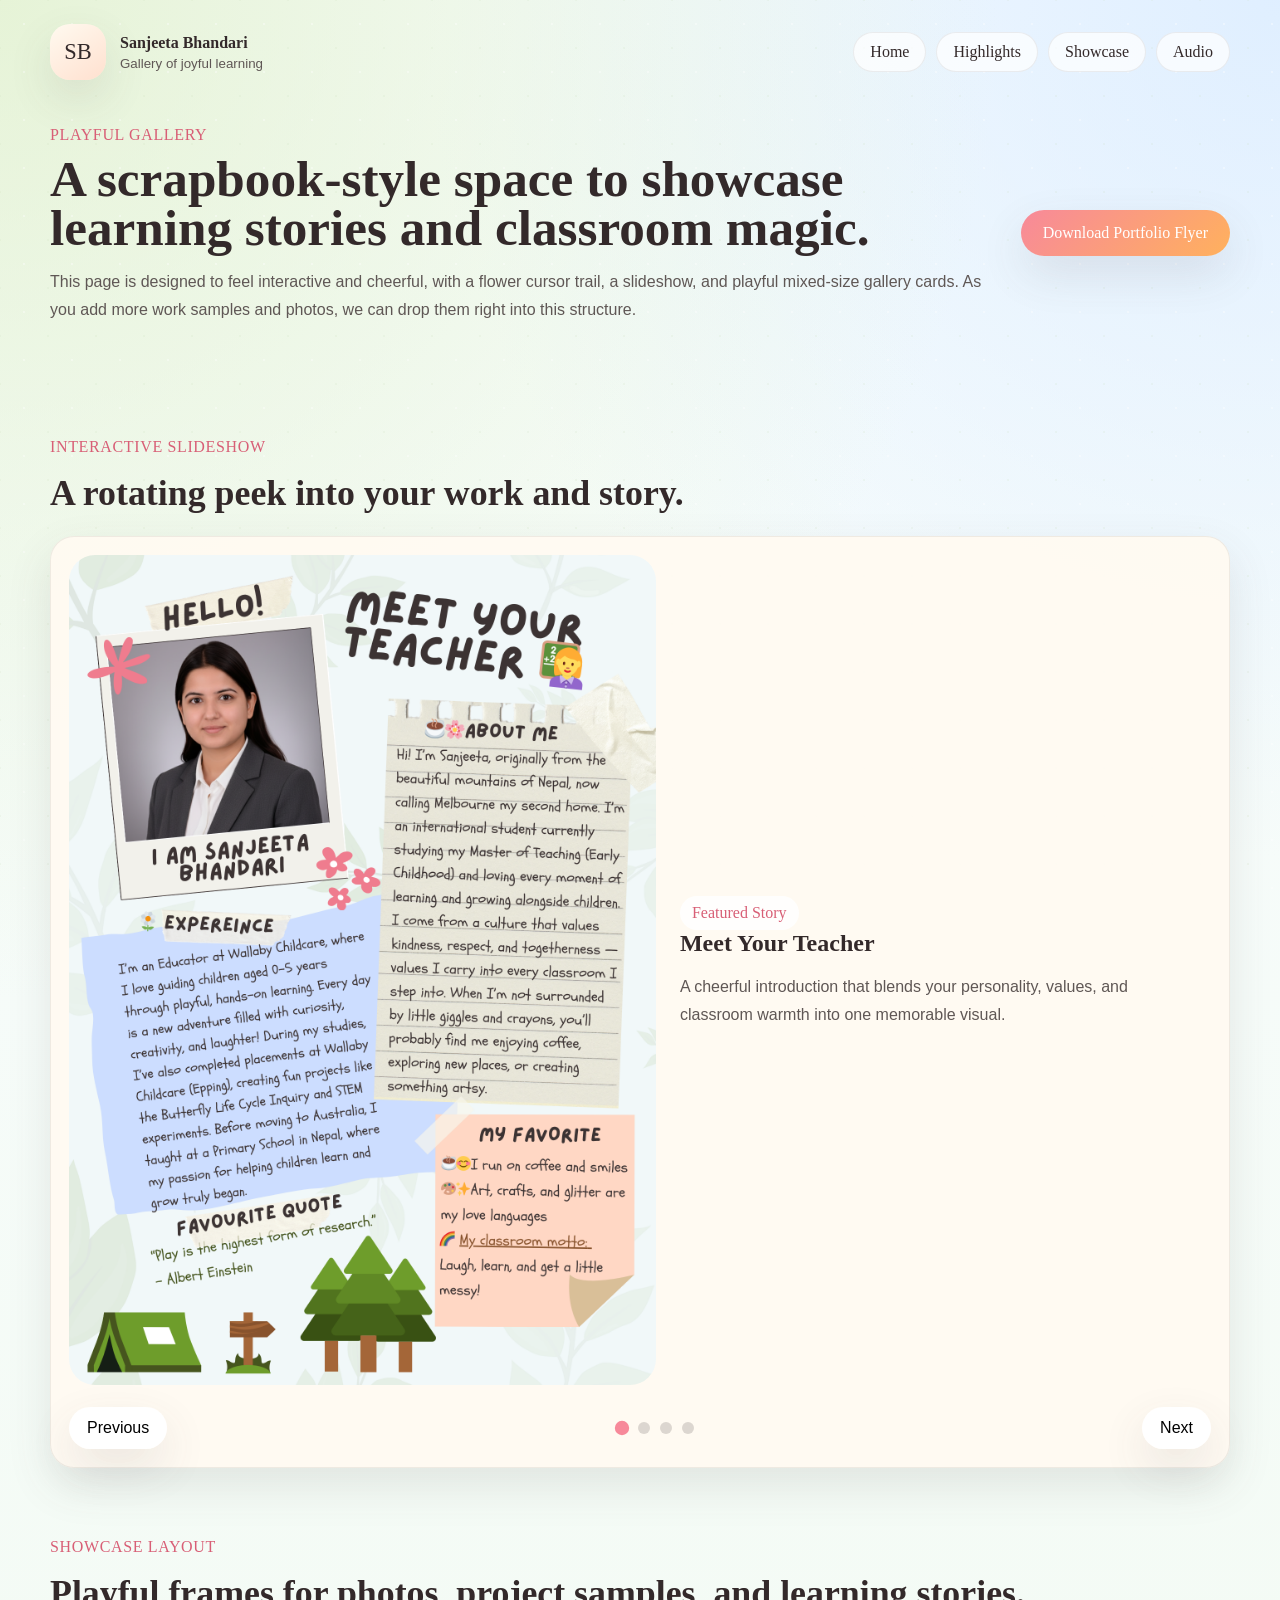
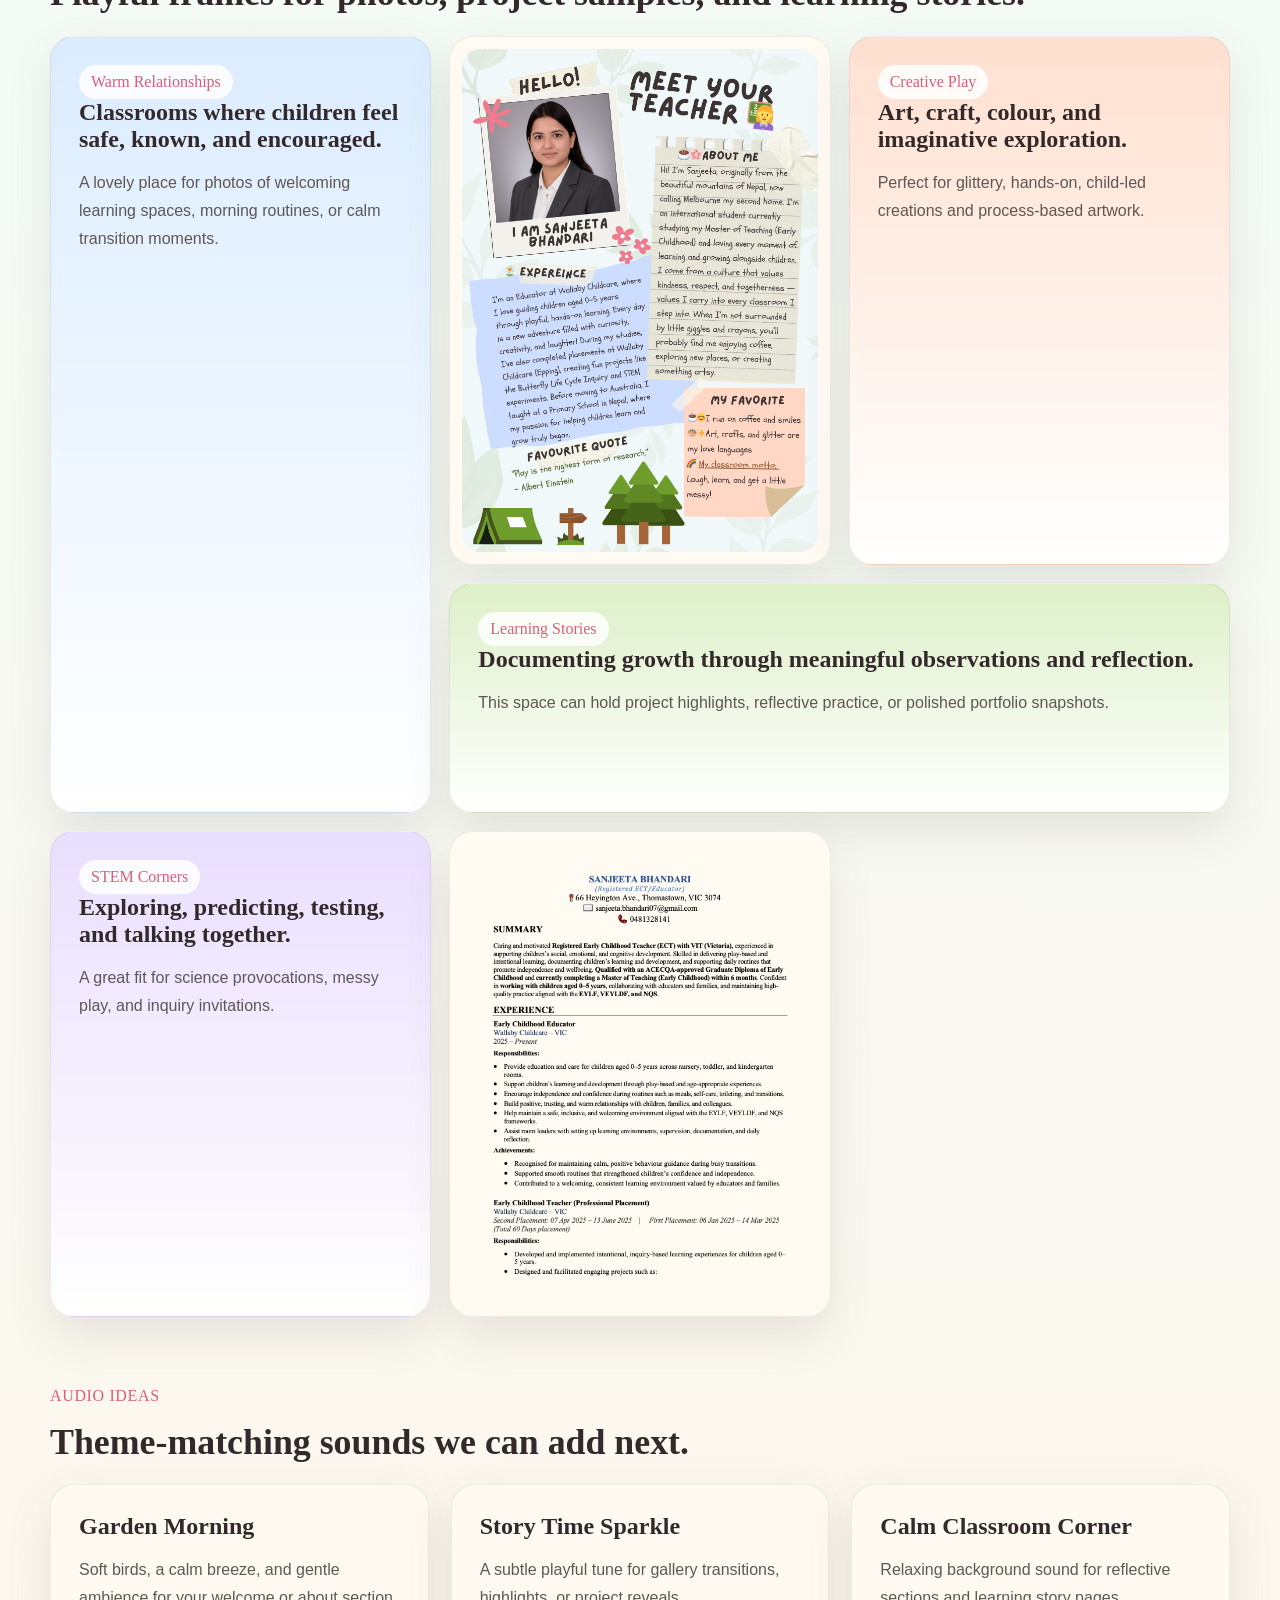
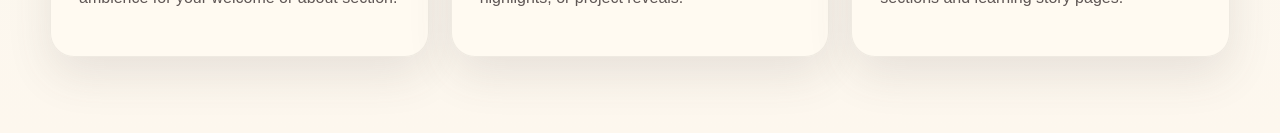
==== gallery.html @ 14c11c66 "feat: add initial static website" ====
<!DOCTYPE html>
<html lang="en">
  <head>
    <meta charset="UTF-8" />
    <meta name="viewport" content="width=device-width, initial-scale=1.0" />
    <title>Sanjeeta Bhandari | Playful Gallery</title>
    <meta
      name="description"
      content="Interactive gallery page for Sanjeeta Bhandari featuring playful classroom-inspired layouts and showcase sections."
    />
    <link rel="stylesheet" href="styles.css" />
  </head>
  <body class="gallery-page">
    <div class="cursor-flower" aria-hidden="true"></div>
    <div class="page-shell">
      <header class="site-header">
        <a class="brand" href="index.html">
          <span class="brand-mark">SB</span>
          <span class="brand-copy">
            <strong>Sanjeeta Bhandari</strong>
            <small>Gallery of joyful learning</small>
          </span>
        </a>
        <nav class="main-nav" aria-label="Main navigation">
          <a href="index.html">Home</a>
          <a href="#slider">Highlights</a>
          <a href="#layouts">Showcase</a>
          <a href="#future-audio">Audio</a>
        </nav>
      </header>

      <main>
        <section class="gallery-hero">
          <div>
            <p class="eyebrow">Playful Gallery</p>
            <h1>A scrapbook-style space to showcase learning stories and classroom magic.</h1>
            <p class="hero-text">
              This page is designed to feel interactive and cheerful, with a
              flower cursor trail, a slideshow, and playful mixed-size gallery
              cards. As you add more work samples and photos, we can drop them
              right into this structure.
            </p>
          </div>
          <a class="button button-primary" href="assets/downloads/Sanjeeta-Bhandari-Portfolio-Flyer.png" download>
            Download Portfolio Flyer
          </a>
        </section>

        <section class="slider-section" id="slider">
          <div class="section-heading">
            <p class="section-kicker">Interactive Slideshow</p>
            <h2>A rotating peek into your work and story.</h2>
          </div>

          <div class="slider" data-slider>
            <div class="slides">
              <article class="slide is-active">
                <div class="slide-image-frame">
                  <img
                    src="assets/images/flyer-preview.png"
                    alt="Sanjeeta Bhandari meet your teacher flyer"
                  />
                </div>
                <div class="slide-copy">
                  <span class="slide-sticker">Featured Story</span>
                  <h3>Meet Your Teacher</h3>
                  <p>
                    A cheerful introduction that blends your personality,
                    values, and classroom warmth into one memorable visual.
                  </p>
                </div>
              </article>

              <article class="slide">
                <div class="slide-art butterfly-art">
                  <span>🦋</span>
                  <span>🌼</span>
                  <span>🔍</span>
                </div>
                <div class="slide-copy">
                  <span class="slide-sticker">Inquiry Project</span>
                  <h3>Butterfly Life Cycle</h3>
                  <p>
                    A project built around observation, curiosity, and wonder,
                    with children asking questions and noticing change.
                  </p>
                </div>
              </article>

              <article class="slide">
                <div class="slide-art stem-art">
                  <span>🧪</span>
                  <span>🚤</span>
                  <span>🎨</span>
                </div>
                <div class="slide-copy">
                  <span class="slide-sticker">STEM Play</span>
                  <h3>Experiments and Discovery</h3>
                  <p>
                    Floating boats and chromatography turned hands-on play into
                    meaningful investigation and conversation.
                  </p>
                </div>
              </article>

              <article class="slide">
                <div class="slide-art math-art">
                  <span>🎳</span>
                  <span>🔢</span>
                  <span>⭐</span>
                </div>
                <div class="slide-copy">
                  <span class="slide-sticker">Numeracy Fun</span>
                  <h3>Bowling Math Game</h3>
                  <p>
                    Active, playful numeracy experiences that support counting,
                    turn-taking, confidence, and problem solving.
                  </p>
                </div>
              </article>
            </div>

            <div class="slider-controls">
              <button class="slider-button" type="button" data-slider-prev>
                Previous
              </button>
              <div class="slider-dots" data-slider-dots></div>
              <button class="slider-button" type="button" data-slider-next>
                Next
              </button>
            </div>
          </div>
        </section>

        <section class="gallery-layouts" id="layouts">
          <div class="section-heading">
            <p class="section-kicker">Showcase Layout</p>
            <h2>Playful frames for photos, project samples, and learning stories.</h2>
          </div>

          <div class="mosaic-grid">
            <article class="mosaic-card tall sky">
              <span class="mosaic-label">Warm Relationships</span>
              <h3>Classrooms where children feel safe, known, and encouraged.</h3>
              <p>
                A lovely place for photos of welcoming learning spaces,
                morning routines, or calm transition moments.
              </p>
            </article>

            <article class="mosaic-card image-card">
              <img
                src="assets/images/flyer-preview.png"
                alt="Portfolio flyer preview"
              />
            </article>

            <article class="mosaic-card peach">
              <span class="mosaic-label">Creative Play</span>
              <h3>Art, craft, colour, and imaginative exploration.</h3>
              <p>
                Perfect for glittery, hands-on, child-led creations and
                process-based artwork.
              </p>
            </article>

            <article class="mosaic-card green wide">
              <span class="mosaic-label">Learning Stories</span>
              <h3>Documenting growth through meaningful observations and reflection.</h3>
              <p>
                This space can hold project highlights, reflective practice, or
                polished portfolio snapshots.
              </p>
            </article>

            <article class="mosaic-card lavender">
              <span class="mosaic-label">STEM Corners</span>
              <h3>Exploring, predicting, testing, and talking together.</h3>
              <p>
                A great fit for science provocations, messy play, and inquiry
                invitations.
              </p>
            </article>

            <article class="mosaic-card image-card">
              <img
                src="assets/images/cv-preview-page1.png"
                alt="Preview of the first page of Sanjeeta's CV"
              />
            </article>
          </div>
        </section>

        <section class="future-audio" id="future-audio">
          <div class="section-heading">
            <p class="section-kicker">Audio Ideas</p>
            <h2>Theme-matching sounds we can add next.</h2>
          </div>
          <div class="audio-ideas">
            <article class="audio-idea-card">
              <h3>Garden Morning</h3>
              <p>
                Soft birds, a calm breeze, and gentle ambience for your welcome
                or about section.
              </p>
            </article>
            <article class="audio-idea-card">
              <h3>Story Time Sparkle</h3>
              <p>
                A subtle playful tune for gallery transitions, highlights, or
                project reveals.
              </p>
            </article>
            <article class="audio-idea-card">
              <h3>Calm Classroom Corner</h3>
              <p>
                Relaxing background sound for reflective sections and learning
                story pages.
              </p>
            </article>
          </div>
        </section>
      </main>
    </div>

    <script src="script.js"></script>
  </body>
</html>
---- styles.css ----
:root {
  --bg: #f5fbf6;
  --bg-soft: #eef7ff;
  --paper: rgba(255, 250, 242, 0.94);
  --paper-strong: #fff9ef;
  --ink: #33292a;
  --ink-soft: #5f5755;
  --rose: #f7899a;
  --rose-dark: #d85f76;
  --peach: #ffd7c2;
  --sky: #d9ebff;
  --mint: #dcefc6;
  --sun: #ffe49a;
  --lavender: #e8ddff;
  --green: #7da846;
  --shadow: 0 18px 45px rgba(79, 78, 73, 0.12);
  --radius-xl: 32px;
  --radius-lg: 24px;
  --radius-md: 18px;
  --max-width: 1180px;
}

* {
  box-sizing: border-box;
}

html {
  scroll-behavior: smooth;
}

body {
  margin: 0;
  color: var(--ink);
  background:
    radial-gradient(circle at top left, rgba(222, 239, 198, 0.7), transparent 28%),
    radial-gradient(circle at top right, rgba(217, 235, 255, 0.8), transparent 24%),
    linear-gradient(180deg, #f9fdff 0%, #f4fbf5 50%, #fdf7ee 100%);
  font-family: "Avenir Next", "Trebuchet MS", "Gill Sans", sans-serif;
}

body::before {
  content: "";
  position: fixed;
  inset: 0;
  background-image:
    radial-gradient(rgba(255, 255, 255, 0.65) 1px, transparent 1px),
    radial-gradient(rgba(199, 224, 185, 0.26) 1px, transparent 1px);
  background-position: 0 0, 24px 24px;
  background-size: 48px 48px;
  pointer-events: none;
  opacity: 0.55;
}

img {
  display: block;
  width: 100%;
}

a {
  color: inherit;
  text-decoration: none;
}

button,
.button {
  font: inherit;
}

.page-shell {
  position: relative;
  width: min(var(--max-width), calc(100% - 32px));
  margin: 0 auto;
  padding-bottom: 56px;
  z-index: 1;
}

.site-header {
  display: flex;
  align-items: center;
  justify-content: space-between;
  gap: 24px;
  padding: 24px 0 12px;
}

.brand {
  display: inline-flex;
  align-items: center;
  gap: 14px;
}

.brand-mark {
  display: inline-grid;
  place-items: center;
  width: 56px;
  height: 56px;
  border-radius: 20px;
  background: linear-gradient(145deg, #fffaf0, #ffe0cf);
  box-shadow: var(--shadow);
  font-family: "Marker Felt", "Comic Sans MS", cursive;
  font-size: 1.4rem;
}

.brand-copy {
  display: grid;
  gap: 4px;
}

.brand-copy strong,
.main-nav a,
.eyebrow,
.section-kicker,
h1,
h2,
h3,
.button,
.timeline-tag,
.slide-sticker,
.mosaic-label {
  font-family: "Marker Felt", "Trebuchet MS", "Comic Sans MS", cursive;
}

.brand-copy small {
  color: var(--ink-soft);
}

.main-nav {
  display: flex;
  align-items: center;
  gap: 10px;
  flex-wrap: wrap;
  justify-content: flex-end;
}

.main-nav a {
  padding: 10px 16px;
  border-radius: 999px;
  background: rgba(255, 255, 255, 0.72);
  border: 1px solid rgba(51, 41, 42, 0.08);
  transition: transform 180ms ease, background-color 180ms ease;
}

.main-nav a:hover,
.main-nav a:focus-visible {
  transform: translateY(-2px);
  background: #fff6e9;
}

.hero,
.gallery-hero {
  display: grid;
  grid-template-columns: 1.05fr 0.95fr;
  gap: 36px;
  align-items: center;
  padding: 34px 0 48px;
}

.eyebrow,
.section-kicker {
  letter-spacing: 0.04em;
  text-transform: uppercase;
  color: var(--rose-dark);
  margin: 0 0 10px;
}

h1 {
  margin: 0;
  font-size: clamp(2.6rem, 4vw, 4.6rem);
  line-height: 0.96;
}

h2 {
  margin: 0;
  font-size: clamp(2rem, 2.8vw, 3rem);
  line-height: 1;
}

h3 {
  margin: 0;
  font-size: 1.5rem;
}

.hero-text,
.story-card p,
.timeline-card p,
.project-card p,
.credential-card p,
.download-card p,
.audio-panel p,
.slide-copy p,
.mosaic-card p,
.audio-idea-card p,
.site-footer p {
  color: var(--ink-soft);
  line-height: 1.75;
}

.hero-actions,
.hero-badges,
.download-cards,
.credentials-grid,
.projects-grid,
.story-grid,
.timeline,
.audio-ideas,
.footer-links {
  display: grid;
}

.hero-actions {
  grid-template-columns: repeat(2, max-content);
  gap: 14px;
  margin: 28px 0;
}

.button {
  display: inline-flex;
  align-items: center;
  justify-content: center;
  gap: 10px;
  padding: 14px 22px;
  border-radius: 999px;
  border: 0;
  box-shadow: var(--shadow);
  transition: transform 180ms ease, box-shadow 180ms ease;
}

.button:hover,
.button:focus-visible,
.slider-button:hover,
.slider-button:focus-visible {
  transform: translateY(-2px);
  box-shadow: 0 16px 34px rgba(79, 78, 73, 0.16);
}

.button-primary {
  background: linear-gradient(135deg, var(--rose), #ffb15d);
  color: #fff;
}

.button-secondary {
  background: #fff;
  color: var(--ink);
}

.hero-badges {
  grid-template-columns: repeat(2, minmax(0, max-content));
  gap: 10px;
  padding: 0;
  list-style: none;
}

.hero-badges li {
  padding: 10px 16px;
  border-radius: 999px;
  background: rgba(255, 255, 255, 0.9);
  border: 1px dashed rgba(51, 41, 42, 0.12);
}

.hero-art {
  position: relative;
  min-height: 620px;
}

.polaroid-card {
  width: min(420px, 100%);
  padding: 18px 18px 72px;
  background: #fffef9;
  border-radius: 18px;
  box-shadow: var(--shadow);
  transform: rotate(-4deg);
}

.polaroid-card img {
  aspect-ratio: 0.86;
  object-fit: cover;
  border-radius: 8px;
}

.polaroid-caption {
  display: block;
  padding-top: 18px;
  text-align: center;
  font-size: 1.9rem;
  font-family: "Marker Felt", "Comic Sans MS", cursive;
}

.floating-note {
  position: absolute;
  width: min(280px, 72%);
  padding: 22px;
  border-radius: 24px;
  box-shadow: var(--shadow);
}

.note-title {
  margin: 0 0 8px;
  font-family: "Marker Felt", "Comic Sans MS", cursive;
  font-size: 1.25rem;
}

.note-peach {
  right: 4%;
  bottom: 9%;
  background: rgba(255, 223, 206, 0.94);
  transform: rotate(-3deg);
}

.note-blue {
  right: 10%;
  top: 7%;
  background: rgba(217, 235, 255, 0.94);
  transform: rotate(6deg);
}

.story-grid,
.download-cards {
  grid-template-columns: repeat(3, minmax(0, 1fr));
  gap: 22px;
}

.paper-card,
.timeline-card,
.project-card,
.credential-card,
.download-card,
.audio-panel,
.slider,
.mosaic-card,
.audio-idea-card {
  background: var(--paper);
  border: 1px solid rgba(51, 41, 42, 0.08);
  border-radius: var(--radius-lg);
  box-shadow: var(--shadow);
}

.story-card,
.timeline-card,
.project-card,
.credential-card,
.audio-panel,
.mosaic-card,
.audio-idea-card {
  padding: 28px;
}

.lined-card {
  background:
    repeating-linear-gradient(
      to bottom,
      rgba(255, 255, 255, 0.93),
      rgba(255, 255, 255, 0.93) 34px,
      rgba(194, 177, 148, 0.18) 34px,
      rgba(194, 177, 148, 0.18) 36px
    );
}

.quote-card {
  background: linear-gradient(180deg, rgba(255, 244, 184, 0.8), rgba(255, 255, 255, 0.92));
}

.quote-card blockquote {
  margin: 14px 0;
  font-size: 1.6rem;
  line-height: 1.4;
}

.check-list {
  margin: 18px 0 0;
  padding-left: 18px;
  color: var(--ink-soft);
  line-height: 1.8;
}

.section-heading {
  display: grid;
  gap: 10px;
  margin: 22px 0 24px;
}

.experience-section,
.projects-section,
.credentials-section,
.downloads-section,
.audio-section,
.slider-section,
.gallery-layouts,
.future-audio {
  padding: 28px 0 20px;
}

.timeline {
  grid-template-columns: repeat(3, minmax(0, 1fr));
  gap: 22px;
}

.timeline-tag,
.slide-sticker,
.mosaic-label {
  display: inline-flex;
  width: max-content;
  padding: 8px 12px;
  border-radius: 999px;
  background: rgba(255, 255, 255, 0.86);
  color: var(--rose-dark);
}

.timeline-meta {
  margin: 10px 0 14px;
  font-weight: 600;
  color: var(--ink);
}

.projects-grid,
.credentials-grid {
  grid-template-columns: repeat(3, minmax(0, 1fr));
  gap: 22px;
}

.credentials-grid {
  grid-template-columns: repeat(4, minmax(0, 1fr));
}

.project-card {
  position: relative;
  overflow: hidden;
  min-height: 240px;
}

.project-card::after {
  content: "";
  position: absolute;
  inset: auto -40px -40px auto;
  width: 120px;
  height: 120px;
  border-radius: 50%;
  background: rgba(255, 255, 255, 0.25);
}

.project-icon {
  font-size: 2rem;
}

.butterfly {
  background: linear-gradient(180deg, rgba(255, 236, 213, 0.95), rgba(255, 255, 255, 0.9));
}

.stem {
  background: linear-gradient(180deg, rgba(217, 235, 255, 0.95), rgba(255, 255, 255, 0.9));
}

.math {
  background: linear-gradient(180deg, rgba(220, 239, 198, 0.95), rgba(255, 255, 255, 0.9));
}

.download-card {
  display: grid;
  gap: 18px;
  padding: 18px;
}

.download-card img {
  aspect-ratio: 1 / 1.15;
  object-fit: cover;
  border-radius: 18px;
}

.audio-panel {
  padding: 26px;
  background:
    radial-gradient(circle at top right, rgba(255, 228, 154, 0.42), transparent 26%),
    linear-gradient(180deg, rgba(255, 255, 255, 0.94), rgba(255, 244, 229, 0.94));
}

.audio-dock {
  display: grid;
  grid-template-columns: repeat(3, minmax(0, 1fr));
  gap: 16px;
  margin-top: 20px;
}

.audio-chip {
  padding: 18px;
  border-radius: 20px;
  background: rgba(255, 255, 255, 0.78);
  border: 1px dashed rgba(51, 41, 42, 0.16);
}

.audio-chip strong {
  display: block;
  margin-bottom: 6px;
  font-family: "Marker Felt", "Comic Sans MS", cursive;
  font-size: 1.1rem;
}

.site-footer {
  display: grid;
  gap: 22px;
  margin-top: 42px;
  padding: 34px;
  border-radius: 38px;
  background:
    radial-gradient(circle at top left, rgba(255, 223, 206, 0.75), transparent 24%),
    radial-gradient(circle at bottom right, rgba(217, 235, 255, 0.82), transparent 26%),
    linear-gradient(145deg, rgba(255, 255, 255, 0.92), rgba(255, 248, 236, 0.95));
  box-shadow: var(--shadow);
  overflow: hidden;
  position: relative;
}

.site-footer::before,
.site-footer::after {
  content: "";
  position: absolute;
  border-radius: 50%;
  pointer-events: none;
}

.site-footer::before {
  width: 180px;
  height: 180px;
  right: -40px;
  top: -35px;
  background: rgba(255, 196, 214, 0.25);
}

.site-footer::after {
  width: 130px;
  height: 130px;
  left: -28px;
  bottom: -22px;
  background: rgba(220, 239, 198, 0.32);
}

.contact-showcase {
  display: grid;
  grid-template-columns: 1.15fr 0.85fr;
  gap: 28px;
  align-items: center;
}

.contact-copy {
  position: relative;
  z-index: 1;
}

.contact-actions {
  display: flex;
  flex-wrap: wrap;
  gap: 14px;
  margin-top: 24px;
}

.contact-cards {
  display: grid;
  grid-template-columns: repeat(2, minmax(0, 1fr));
  gap: 16px;
  position: relative;
  z-index: 1;
}

.contact-card {
  padding: 20px;
  border-radius: 24px;
  background: rgba(255, 255, 255, 0.8);
  border: 1px solid rgba(51, 41, 42, 0.08);
  box-shadow: 0 12px 28px rgba(79, 78, 73, 0.1);
  overflow-wrap: anywhere;
  word-break: break-word;
}

.highlight-card {
  background: linear-gradient(135deg, rgba(255, 232, 211, 0.96), rgba(255, 255, 255, 0.82));
}

.contact-emoji {
  display: inline-grid;
  place-items: center;
  width: 44px;
  height: 44px;
  margin-bottom: 10px;
  border-radius: 16px;
  background: rgba(255, 255, 255, 0.88);
  font-size: 1.35rem;
}

.footer-links {
  grid-template-columns: repeat(3, max-content);
  gap: 12px;
  justify-content: start;
  position: relative;
  z-index: 1;
}

.footer-links a {
  padding: 12px 18px;
  border-radius: 999px;
  background: rgba(255, 255, 255, 0.9);
  border: 1px dashed rgba(51, 41, 42, 0.14);
}

.gallery-page {
  cursor: none;
}

.home-page {
  cursor: none;
}

.home-page a,
.home-page button {
  cursor: none;
}

.cursor-bloom,
.gallery-page a,
.gallery-page button {
  cursor: none;
}

.cursor-bloom,
.cursor-flower {
  position: fixed;
  left: 0;
  top: 0;
  width: 28px;
  height: 28px;
  border-radius: 50%;
  background:
    radial-gradient(circle, #ffd9e5 0 26%, transparent 27%),
    radial-gradient(circle at 50% 10%, #ff8dab 0 28%, transparent 29%),
    radial-gradient(circle at 88% 38%, #ff8dab 0 28%, transparent 29%),
    radial-gradient(circle at 72% 82%, #ff8dab 0 28%, transparent 29%),
    radial-gradient(circle at 28% 82%, #ff8dab 0 28%, transparent 29%),
    radial-gradient(circle at 12% 38%, #ff8dab 0 28%, transparent 29%);
  transform: translate(-50%, -50%);
  pointer-events: none;
  z-index: 25;
  opacity: 0;
  transition: transform 70ms linear, opacity 140ms ease;
}

.cursor-bloom {
  width: 30px;
  height: 30px;
  background:
    radial-gradient(circle, #fff6b6 0 30%, transparent 31%),
    radial-gradient(circle at 50% 10%, #ffbe55 0 28%, transparent 29%),
    radial-gradient(circle at 88% 38%, #ffbe55 0 28%, transparent 29%),
    radial-gradient(circle at 72% 82%, #ffbe55 0 28%, transparent 29%),
    radial-gradient(circle at 28% 82%, #ffbe55 0 28%, transparent 29%),
    radial-gradient(circle at 12% 38%, #ffbe55 0 28%, transparent 29%);
}

.cursor-bloom.theme-flower {
  background:
    radial-gradient(circle, #ffe1ec 0 28%, transparent 29%),
    radial-gradient(circle at 50% 10%, #ff86a6 0 28%, transparent 29%),
    radial-gradient(circle at 88% 38%, #ff86a6 0 28%, transparent 29%),
    radial-gradient(circle at 72% 82%, #ff86a6 0 28%, transparent 29%),
    radial-gradient(circle at 28% 82%, #ff86a6 0 28%, transparent 29%),
    radial-gradient(circle at 12% 38%, #ff86a6 0 28%, transparent 29%);
}

.cursor-bloom.theme-leaf {
  background:
    radial-gradient(circle at 50% 50%, #e9f7ce 0 22%, transparent 23%),
    radial-gradient(ellipse at 50% 14%, #7da846 0 26%, transparent 27%),
    radial-gradient(ellipse at 84% 46%, #7da846 0 26%, transparent 27%),
    radial-gradient(ellipse at 62% 82%, #7da846 0 26%, transparent 27%),
    radial-gradient(ellipse at 18% 66%, #7da846 0 26%, transparent 27%);
}

.cursor-bloom.theme-sparkle {
  background:
    radial-gradient(circle at 50% 50%, #fff3d4 0 20%, transparent 21%),
    linear-gradient(transparent 42%, #ff9f6e 42% 58%, transparent 58%),
    linear-gradient(90deg, transparent 42%, #ff9f6e 42% 58%, transparent 58%);
  transform: translate(-50%, -50%) rotate(45deg);
}

.cursor-bloom.theme-star {
  background:
    radial-gradient(circle at 50% 50%, #fff8cb 0 20%, transparent 21%),
    linear-gradient(transparent 42%, #f8c94a 42% 58%, transparent 58%),
    linear-gradient(90deg, transparent 42%, #f8c94a 42% 58%, transparent 58%);
}

.cursor-bloom.theme-heart {
  width: 28px;
  height: 28px;
  border-radius: 0;
  background:
    radial-gradient(circle at 30% 35%, #ff8da8 0 34%, transparent 35%),
    radial-gradient(circle at 70% 35%, #ff8da8 0 34%, transparent 35%),
    linear-gradient(135deg, transparent 44%, #ff8da8 44% 56%, transparent 56%),
    linear-gradient(225deg, transparent 44%, #ff8da8 44% 56%, transparent 56%);
}

.cursor-bloom.theme-music {
  width: 28px;
  height: 28px;
  border-radius: 0;
  background:
    radial-gradient(circle at 36% 78%, #9f89ff 0 20%, transparent 21%),
    radial-gradient(circle at 74% 64%, #9f89ff 0 18%, transparent 19%),
    linear-gradient(90deg, transparent 42%, #9f89ff 42% 52%, transparent 52%),
    linear-gradient(180deg, transparent 14%, #9f89ff 14% 24%, transparent 24%);
}

.cursor-bloom.theme-rainbow {
  background:
    radial-gradient(circle, #ffffff 0 24%, transparent 25%),
    conic-gradient(from 0deg, #ff9a76, #ffd35b, #8ccf64, #7bb6ff, #c196ff, #ff9db2, #ff9a76);
}

.flower-trail {
  position: fixed;
  left: 0;
  top: 0;
  font-size: 1rem;
  transform: translate(-50%, -50%);
  pointer-events: none;
  z-index: 20;
  animation: float-away 850ms ease forwards;
}

@keyframes float-away {
  0% {
    opacity: 0.9;
    transform: translate(-50%, -50%) scale(1);
  }
  100% {
    opacity: 0;
    transform: translate(-50%, -120%) scale(1.6) rotate(18deg);
  }
}

.gallery-hero {
  grid-template-columns: 1fr auto;
  padding-top: 34px;
}

.slider {
  padding: 18px;
}

.slides {
  position: relative;
  min-height: 470px;
}

.slide {
  position: absolute;
  inset: 0;
  display: grid;
  grid-template-columns: 1.05fr 0.95fr;
  gap: 24px;
  align-items: center;
  opacity: 0;
  pointer-events: none;
  transform: translateX(18px) scale(0.98);
  transition: opacity 320ms ease, transform 320ms ease;
}

.slide.is-active {
  opacity: 1;
  pointer-events: auto;
  position: relative;
  transform: translateX(0) scale(1);
}

.slide-image-frame,
.slide-art {
  border-radius: 26px;
  min-height: 420px;
  overflow: hidden;
}

.slide-image-frame img {
  height: 100%;
  object-fit: cover;
}

.slide-art {
  display: grid;
  place-items: center;
  grid-template-columns: repeat(3, 1fr);
  font-size: clamp(3rem, 8vw, 6.5rem);
}

.butterfly-art {
  background: linear-gradient(135deg, #ffe8d3, #fff9ec);
}

.stem-art {
  background: linear-gradient(135deg, #dff1ff, #f6fbff);
}

.math-art {
  background: linear-gradient(135deg, #ebf6d4, #fbfff2);
}

.slide-copy {
  padding-right: 16px;
}

.slider-controls {
  display: flex;
  align-items: center;
  justify-content: space-between;
  gap: 16px;
  margin-top: 22px;
}

.slider-button {
  padding: 12px 18px;
  border: 0;
  border-radius: 999px;
  background: rgba(255, 255, 255, 0.96);
  box-shadow: var(--shadow);
}

.slider-dots {
  display: flex;
  gap: 10px;
  justify-content: center;
  flex: 1;
}

.slider-dot {
  width: 12px;
  height: 12px;
  border-radius: 50%;
  border: 0;
  background: rgba(95, 87, 85, 0.22);
}

.slider-dot.is-active {
  background: var(--rose);
  transform: scale(1.2);
}

.mosaic-grid {
  display: grid;
  grid-template-columns: repeat(12, 1fr);
  gap: 18px;
}

.mosaic-card {
  min-height: 230px;
}

.mosaic-card.tall {
  grid-column: span 4;
  grid-row: span 2;
}

.mosaic-card.wide {
  grid-column: span 8;
}

.mosaic-card:not(.tall):not(.wide):not(.image-card) {
  grid-column: span 4;
}

.image-card {
  grid-column: span 4;
  padding: 12px;
  overflow: hidden;
}

.image-card img {
  height: 100%;
  border-radius: 18px;
  object-fit: cover;
}

.sky {
  background: linear-gradient(180deg, rgba(217, 235, 255, 0.94), rgba(255, 255, 255, 0.94));
}

.peach {
  background: linear-gradient(180deg, rgba(255, 223, 206, 0.96), rgba(255, 255, 255, 0.92));
}

.green {
  background: linear-gradient(180deg, rgba(220, 239, 198, 0.95), rgba(255, 255, 255, 0.92));
}

.lavender {
  background: linear-gradient(180deg, rgba(232, 221, 255, 0.95), rgba(255, 255, 255, 0.92));
}

.audio-ideas {
  grid-template-columns: repeat(3, minmax(0, 1fr));
  gap: 22px;
}

.reveal {
  opacity: 0;
  transform: translateY(26px);
  transition: opacity 500ms ease, transform 500ms ease;
}

.reveal.is-visible {
  opacity: 1;
  transform: translateY(0);
}

@media (max-width: 1024px) {
  .hero,
  .gallery-hero,
  .slide,
  .story-grid,
  .timeline,
  .projects-grid,
  .credentials-grid,
  .download-cards,
  .audio-ideas,
  .audio-dock {
    grid-template-columns: 1fr 1fr;
  }

  .hero {
    align-items: start;
  }

  .hero-art {
    min-height: 520px;
  }

  .credentials-grid {
    grid-template-columns: repeat(2, minmax(0, 1fr));
  }

  .slide {
    grid-template-columns: 1fr;
  }

  .slides {
    min-height: 780px;
  }

  .mosaic-card.tall,
  .mosaic-card.wide,
  .mosaic-card:not(.tall):not(.wide):not(.image-card),
  .image-card {
    grid-column: span 6;
  }
}

@media (max-width: 720px) {
  .site-header,
  .site-footer,
  .hero,
  .contact-showcase,
  .gallery-hero,
  .story-grid,
  .timeline,
  .projects-grid,
  .credentials-grid,
  .download-cards,
  .audio-dock,
  .audio-ideas {
    grid-template-columns: 1fr;
    display: grid;
  }

  .site-header,
  .site-footer {
    gap: 18px;
  }

  .site-footer {
    padding: 24px 18px;
    border-radius: 28px;
  }

  .main-nav {
    justify-content: start;
  }

  .hero-actions {
    grid-template-columns: 1fr;
  }

  .hero-badges {
    grid-template-columns: 1fr;
  }

  .contact-actions,
  .contact-cards,
  .footer-links {
    grid-template-columns: 1fr;
  }

  .contact-actions {
    display: grid;
  }

  .contact-actions .button,
  .footer-links a {
    width: 100%;
  }

  .contact-card,
  .footer-links a {
    min-width: 0;
  }

  .hero-art {
    min-height: auto;
    padding-bottom: 250px;
  }

  .polaroid-card {
    width: 100%;
  }

  .floating-note {
    width: 82%;
  }

  .note-blue {
    right: 0;
    top: auto;
    bottom: 150px;
  }

  .note-peach {
    right: 8px;
    bottom: 10px;
  }

  .mosaic-grid {
    grid-template-columns: 1fr;
  }

  .mosaic-card.tall,
  .mosaic-card.wide,
  .mosaic-card:not(.tall):not(.wide):not(.image-card),
  .image-card {
    grid-column: auto;
  }

  .slides {
    min-height: 720px;
  }

  .slider-controls {
    flex-wrap: wrap;
  }

  .gallery-page,
  .gallery-page a,
  .gallery-page button,
  .home-page,
  .home-page a,
  .home-page button {
    cursor: auto;
  }

  .cursor-bloom,
  .cursor-flower {
    display: none;
  }
}
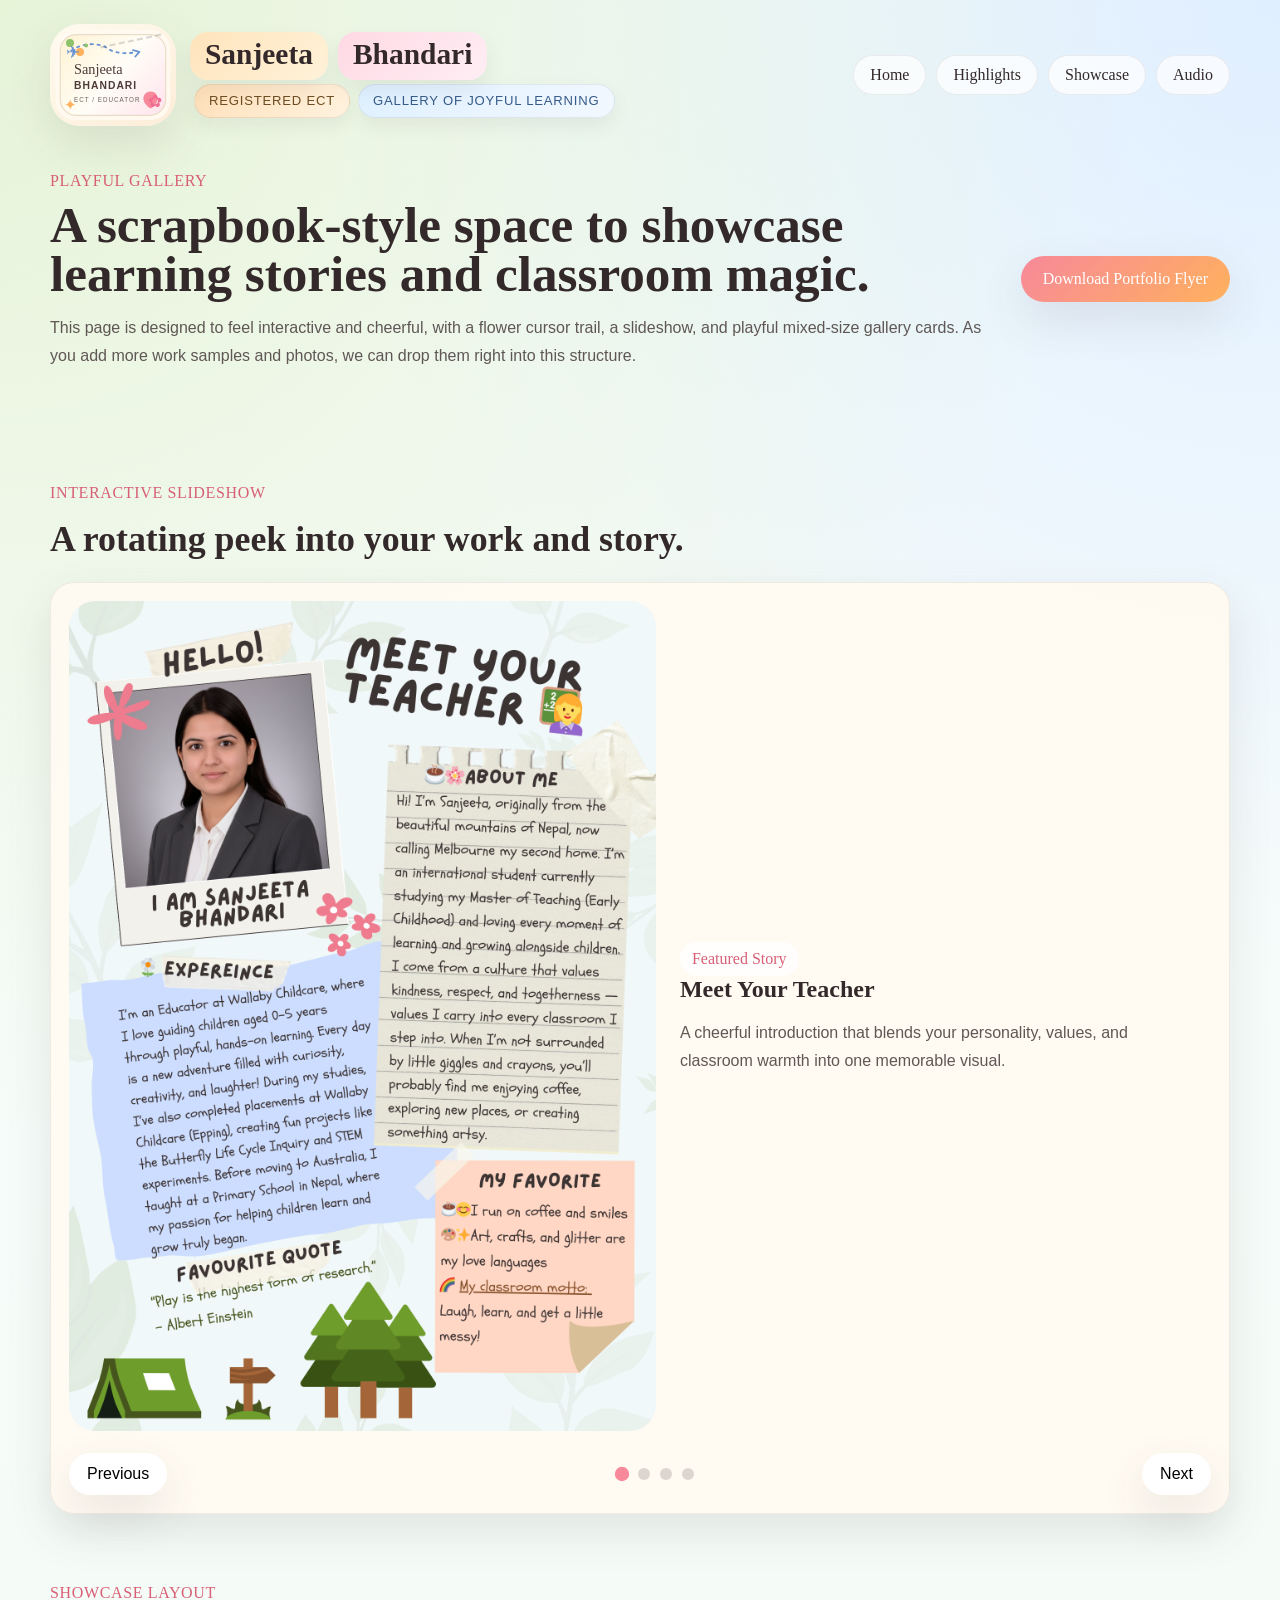
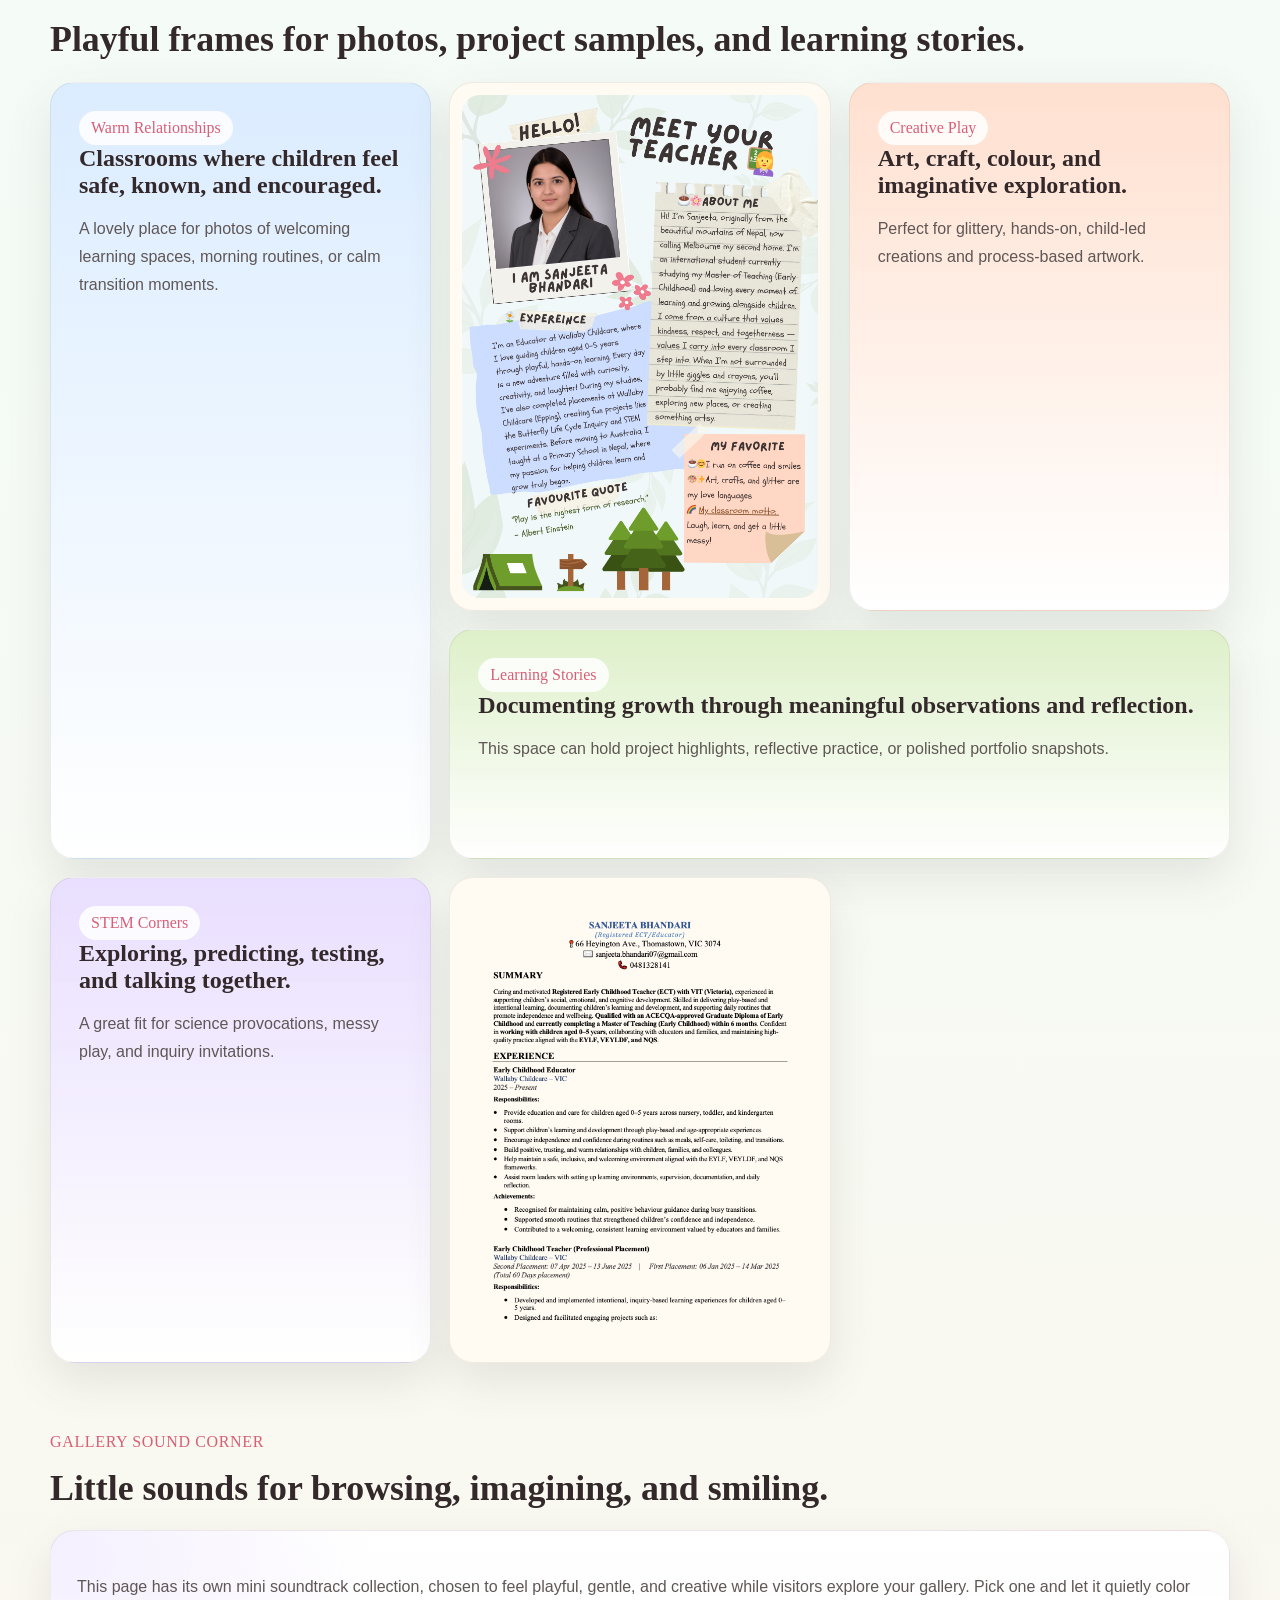
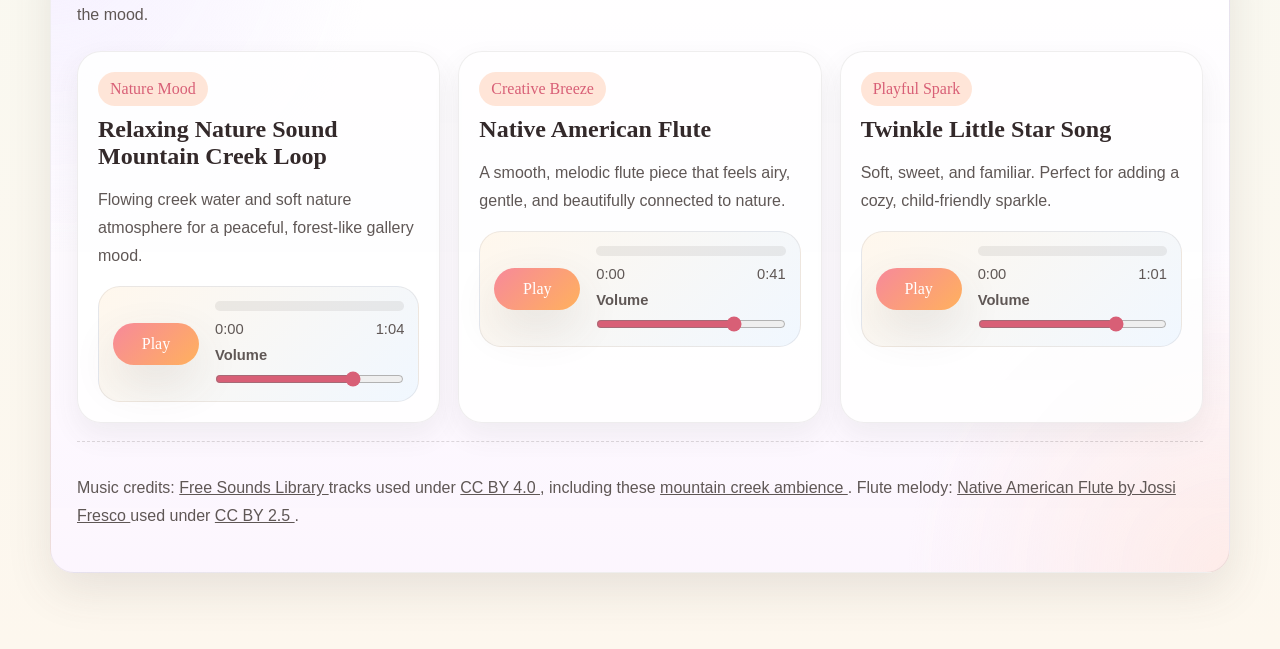
==== commit 06857d6e: "feat: added audios" ====
--- a/gallery.html
+++ b/gallery.html
@@ -15,10 +15,27 @@
     <div class="page-shell">
       <header class="site-header">
         <a class="brand" href="index.html">
-          <span class="brand-mark">SB</span>
+          <span class="brand-playground" aria-hidden="true">
+            <img
+              class="brand-logo"
+              src="assets/images/sanjeeta-signature-logo.svg"
+              alt=""
+            />
+            <span class="brand-doodle sparkle">✦</span>
+            <span class="brand-doodle flower">✿</span>
+            <span class="brand-doodle dot dot-one"></span>
+            <span class="brand-doodle dot dot-two"></span>
+            <span class="brand-plane">✈</span>
+          </span>
           <span class="brand-copy">
-            <strong>Sanjeeta Bhandari</strong>
-            <small>Gallery of joyful learning</small>
+            <strong class="brand-name" aria-label="Sanjeeta Bhandari">
+              <span class="name-word first">Sanjeeta</span>
+              <span class="name-word second">Bhandari</span>
+            </strong>
+            <small class="brand-role">
+              <span class="role-pill role-primary">Registered ECT</span>
+              <span class="role-pill role-secondary">Gallery of joyful learning</span>
+            </small>
           </span>
         </a>
         <nav class="main-nav" aria-label="Main navigation">
@@ -193,31 +210,180 @@
 
         <section class="future-audio" id="future-audio">
           <div class="section-heading">
-            <p class="section-kicker">Audio Ideas</p>
-            <h2>Theme-matching sounds we can add next.</h2>
-          </div>
-          <div class="audio-ideas">
-            <article class="audio-idea-card">
-              <h3>Garden Morning</h3>
-              <p>
-                Soft birds, a calm breeze, and gentle ambience for your welcome
-                or about section.
-              </p>
-            </article>
-            <article class="audio-idea-card">
-              <h3>Story Time Sparkle</h3>
-              <p>
-                A subtle playful tune for gallery transitions, highlights, or
-                project reveals.
-              </p>
-            </article>
-            <article class="audio-idea-card">
-              <h3>Calm Classroom Corner</h3>
-              <p>
-                Relaxing background sound for reflective sections and learning
-                story pages.
-              </p>
-            </article>
+            <p class="section-kicker">Gallery Sound Corner</p>
+            <h2>Little sounds for browsing, imagining, and smiling.</h2>
+          </div>
+          <div class="audio-panel gallery-audio-panel">
+            <p>
+              This page has its own mini soundtrack collection, chosen to feel
+              playful, gentle, and creative while visitors explore your gallery.
+              Pick one and let it quietly color the mood.
+            </p>
+
+            <div class="audio-library">
+              <article class="audio-card" data-audio-card>
+                <div class="audio-card-top">
+                  <span class="audio-pill">Nature Mood</span>
+                  <h3>Relaxing Nature Sound Mountain Creek Loop</h3>
+                  <p>
+                    Flowing creek water and soft nature atmosphere for a
+                    peaceful, forest-like gallery mood.
+                  </p>
+                </div>
+                <div class="audio-player" data-audio-player>
+                  <button
+                    class="audio-toggle"
+                    type="button"
+                    data-audio-toggle
+                    aria-label="Play Relaxing Nature Sound Mountain Creek Loop"
+                  >
+                    Play
+                  </button>
+                  <div class="audio-meta">
+                    <div class="audio-progress" aria-hidden="true">
+                      <span class="audio-progress-bar" data-audio-progress></span>
+                    </div>
+                    <div class="audio-times">
+                      <span data-audio-current>0:00</span>
+                      <span data-audio-duration>0:00</span>
+                    </div>
+                    <label class="audio-volume">
+                      <span>Volume</span>
+                      <input
+                        type="range"
+                        min="0"
+                        max="1"
+                        step="0.05"
+                        value="0.75"
+                        data-audio-volume
+                        aria-label="Adjust volume for Relaxing Nature Sound Mountain Creek Loop"
+                      />
+                    </label>
+                  </div>
+                </div>
+                <audio preload="metadata" data-audio-element>
+                  <source src="assets/audio/relaxing-nature-sound-mountain-creek-loop.mp3" type="audio/mpeg" />
+                </audio>
+              </article>
+
+              <article class="audio-card" data-audio-card>
+                <div class="audio-card-top">
+                  <span class="audio-pill">Creative Breeze</span>
+                  <h3>Native American Flute</h3>
+                  <p>
+                    A smooth, melodic flute piece that feels airy, gentle, and
+                    beautifully connected to nature.
+                  </p>
+                </div>
+                <div class="audio-player" data-audio-player>
+                  <button
+                    class="audio-toggle"
+                    type="button"
+                    data-audio-toggle
+                    aria-label="Play Native American Flute"
+                  >
+                    Play
+                  </button>
+                  <div class="audio-meta">
+                    <div class="audio-progress" aria-hidden="true">
+                      <span class="audio-progress-bar" data-audio-progress></span>
+                    </div>
+                    <div class="audio-times">
+                      <span data-audio-current>0:00</span>
+                      <span data-audio-duration>0:00</span>
+                    </div>
+                    <label class="audio-volume">
+                      <span>Volume</span>
+                      <input
+                        type="range"
+                        min="0"
+                        max="1"
+                        step="0.05"
+                        value="0.75"
+                        data-audio-volume
+                        aria-label="Adjust volume for Native American Flute"
+                      />
+                    </label>
+                  </div>
+                </div>
+                <audio preload="metadata" data-audio-element>
+                  <source src="assets/audio/native-american-flute.mp3" type="audio/mpeg" />
+                </audio>
+              </article>
+
+              <article class="audio-card" data-audio-card>
+                <div class="audio-card-top">
+                  <span class="audio-pill">Playful Spark</span>
+                  <h3>Twinkle Little Star Song</h3>
+                  <p>
+                    Soft, sweet, and familiar. Perfect for adding a cozy, child-friendly sparkle.
+                  </p>
+                </div>
+                <div class="audio-player" data-audio-player>
+                  <button
+                    class="audio-toggle"
+                    type="button"
+                    data-audio-toggle
+                    aria-label="Play Twinkle Little Star Song"
+                  >
+                    Play
+                  </button>
+                  <div class="audio-meta">
+                    <div class="audio-progress" aria-hidden="true">
+                      <span class="audio-progress-bar" data-audio-progress></span>
+                    </div>
+                    <div class="audio-times">
+                      <span data-audio-current>0:00</span>
+                      <span data-audio-duration>0:00</span>
+                    </div>
+                    <label class="audio-volume">
+                      <span>Volume</span>
+                      <input
+                        type="range"
+                        min="0"
+                        max="1"
+                        step="0.05"
+                        value="0.75"
+                        data-audio-volume
+                        aria-label="Adjust volume for Twinkle Little Star Song"
+                      />
+                    </label>
+                  </div>
+                </div>
+                <audio preload="metadata" data-audio-element>
+                  <source src="assets/audio/twinkle-little-star-song.mp3" type="audio/mpeg" />
+                </audio>
+              </article>
+            </div>
+
+            <div class="audio-attribution">
+              <p>
+                Music credits:
+                <a href="https://www.freesoundslibrary.com/twinkle-little-star-song/" target="_blank" rel="noreferrer">
+                  Free Sounds Library
+                </a>
+                tracks used under
+                <a href="https://creativecommons.org/licenses/by/4.0/" target="_blank" rel="noreferrer">
+                  CC BY 4.0
+                </a>,
+                including these
+                <a href="https://www.freesoundslibrary.com/relaxing-nature-sound-mountain-creek-loop/" target="_blank" rel="noreferrer">
+                  mountain creek ambience
+                </a>.
+                Flute melody:
+                <a
+                  href="https://commons.wikimedia.org/wiki/File:Native_American_Flute.ogg"
+                  target="_blank"
+                  rel="noreferrer"
+                >
+                  Native American Flute by Jossi Fresco
+                </a>
+                used under
+                <a href="https://creativecommons.org/licenses/by/2.5/" target="_blank" rel="noreferrer">
+                  CC BY 2.5
+                </a>.
+              </p>
+            </div>
           </div>
         </section>
       </main>
--- a/styles.css
+++ b/styles.css
@@ -88,21 +88,141 @@
   gap: 14px;
 }
 
-.brand-mark {
-  display: inline-grid;
-  place-items: center;
-  width: 56px;
-  height: 56px;
-  border-radius: 20px;
-  background: linear-gradient(145deg, #fffaf0, #ffe0cf);
+.brand-playground {
+  position: relative;
+  display: block;
+  width: 126px;
+  height: 102px;
+  border-radius: 30px;
+  background: linear-gradient(145deg, rgba(255, 250, 240, 0.95), rgba(255, 236, 216, 0.9));
   box-shadow: var(--shadow);
+  overflow: hidden;
+}
+
+.brand-playground::after {
+  content: "";
+  position: absolute;
+  inset: 16px 14px auto auto;
+  width: 62px;
+  height: 2px;
+  border-top: 2px dashed rgba(95, 87, 85, 0.24);
+  transform: rotate(-12deg);
+}
+
+.brand-logo {
+  width: 100%;
+  height: 100%;
+  object-fit: cover;
+}
+
+.brand-copy {
+  display: grid;
+  gap: 4px;
+}
+
+.brand-name {
+  display: inline-flex;
+  flex-wrap: wrap;
+  align-items: center;
+  gap: 10px;
+  max-width: 420px;
+  font-size: clamp(1.55rem, 2.3vw, 2.3rem);
+  line-height: 1;
+}
+
+.name-word {
+  position: relative;
+  display: inline-block;
+  padding: 8px 15px 10px;
+  border-radius: 18px;
+  box-shadow: 0 10px 20px rgba(79, 78, 73, 0.08);
+}
+
+.name-word.first {
+  background: linear-gradient(135deg, #ffe4bc, #fff2d9);
+}
+
+.name-word.second {
+  background: linear-gradient(135deg, #ffd9e4, #ffeef4);
+}
+
+.brand-role {
+  display: flex;
+  flex-wrap: wrap;
+  gap: 8px;
+  align-items: center;
+  padding-left: 4px;
+}
+
+.role-pill {
+  display: inline-flex;
+  align-items: center;
+  min-height: 34px;
+  padding: 8px 14px;
+  border-radius: 999px;
+  font-size: 0.82rem;
+  letter-spacing: 0.06em;
+  text-transform: uppercase;
+  border: 1px solid rgba(51, 41, 42, 0.08);
+  box-shadow: 0 8px 18px rgba(79, 78, 73, 0.08);
+}
+
+.role-primary {
+  background: linear-gradient(135deg, #ffe0b9, #fff2df);
+  color: #6e4d21;
+}
+
+.role-secondary {
+  background: linear-gradient(135deg, #dff0ff, #f2f8ff);
+  color: #365b89;
+}
+
+.brand-doodle,
+.brand-plane {
+  position: absolute;
   font-family: "Marker Felt", "Comic Sans MS", cursive;
-  font-size: 1.4rem;
-}
-
-.brand-copy {
-  display: grid;
-  gap: 4px;
+}
+
+.brand-doodle.flower {
+  right: 14px;
+  bottom: 14px;
+  color: #ef6d92;
+  font-size: 1.05rem;
+  animation: doodle-float 3.2s ease-in-out infinite;
+}
+
+.brand-doodle.sparkle {
+  left: 14px;
+  bottom: 12px;
+  color: #ffb15d;
+  font-size: 0.95rem;
+  animation: doodle-float 2.6s ease-in-out infinite;
+}
+
+.brand-doodle.dot {
+  width: 8px;
+  height: 8px;
+  border-radius: 50%;
+  background: #8ec26a;
+}
+
+.brand-doodle.dot-one {
+  left: 16px;
+  top: 15px;
+}
+
+.brand-doodle.dot-two {
+  left: 26px;
+  top: 24px;
+  background: #ffb15d;
+}
+
+.brand-plane {
+  left: 16px;
+  top: 18px;
+  color: #6a93d4;
+  font-size: 1.05rem;
+  animation: plane-glide 6s ease-in-out infinite;
 }
 
 .brand-copy strong,
@@ -143,6 +263,33 @@
 .main-nav a:focus-visible {
   transform: translateY(-2px);
   background: #fff6e9;
+}
+
+@keyframes doodle-float {
+  0%,
+  100% {
+    transform: translateY(0) rotate(0deg);
+    opacity: 0.8;
+  }
+  50% {
+    transform: translateY(-4px) rotate(8deg);
+    opacity: 1;
+  }
+}
+
+@keyframes plane-glide {
+  0% {
+    transform: translate(0, 0) rotate(-10deg);
+  }
+  30% {
+    transform: translate(26px, -7px) rotate(-4deg);
+  }
+  60% {
+    transform: translate(48px, 2px) rotate(5deg);
+  }
+  100% {
+    transform: translate(62px, -2px) rotate(0deg);
+  }
 }
 
 .hero,
@@ -476,6 +623,130 @@
   grid-template-columns: repeat(3, minmax(0, 1fr));
   gap: 16px;
   margin-top: 20px;
+}
+
+.audio-library {
+  display: grid;
+  grid-template-columns: repeat(3, minmax(0, 1fr));
+  gap: 18px;
+  margin-top: 22px;
+}
+
+.audio-card {
+  padding: 20px;
+  border-radius: 24px;
+  background: rgba(255, 255, 255, 0.86);
+  border: 1px solid rgba(51, 41, 42, 0.08);
+  box-shadow: 0 12px 28px rgba(79, 78, 73, 0.08);
+}
+
+.audio-card[data-playing="true"] {
+  border-color: rgba(248, 137, 154, 0.45);
+  box-shadow: 0 16px 32px rgba(248, 137, 154, 0.14);
+}
+
+.audio-card-top {
+  margin-bottom: 16px;
+}
+
+.audio-pill {
+  display: inline-flex;
+  margin-bottom: 10px;
+  padding: 8px 12px;
+  border-radius: 999px;
+  background: rgba(255, 223, 206, 0.78);
+  color: var(--rose-dark);
+  font-family: "Marker Felt", "Comic Sans MS", cursive;
+}
+
+.audio-player {
+  display: grid;
+  grid-template-columns: auto 1fr;
+  gap: 16px;
+  align-items: center;
+  padding: 14px;
+  border-radius: 22px;
+  background: linear-gradient(135deg, rgba(255, 247, 236, 0.96), rgba(240, 247, 255, 0.96));
+  border: 1px solid rgba(51, 41, 42, 0.08);
+}
+
+.audio-toggle {
+  min-width: 86px;
+  padding: 12px 16px;
+  border: 0;
+  border-radius: 999px;
+  background: linear-gradient(135deg, var(--rose), #ffb15d);
+  color: #fff;
+  font-family: "Marker Felt", "Comic Sans MS", cursive;
+  box-shadow: var(--shadow);
+}
+
+.audio-meta {
+  display: grid;
+  gap: 10px;
+}
+
+.audio-progress {
+  position: relative;
+  height: 10px;
+  overflow: hidden;
+  border-radius: 999px;
+  background: rgba(51, 41, 42, 0.08);
+}
+
+.audio-progress-bar {
+  display: block;
+  width: 0%;
+  height: 100%;
+  border-radius: inherit;
+  background: linear-gradient(90deg, #ff9db2, #ffd05d, #a2d27d);
+  transition: width 120ms linear;
+}
+
+.audio-times {
+  display: flex;
+  justify-content: space-between;
+  gap: 12px;
+  font-size: 0.92rem;
+  color: var(--ink-soft);
+}
+
+.audio-volume {
+  display: grid;
+  gap: 8px;
+  color: var(--ink-soft);
+  font-size: 0.92rem;
+}
+
+.audio-volume span {
+  font-weight: 600;
+}
+
+.audio-volume input[type="range"] {
+  width: 100%;
+  margin: 0;
+  accent-color: var(--rose-dark);
+}
+
+.audio-card audio {
+  display: none;
+}
+
+.audio-attribution {
+  margin-top: 18px;
+  padding-top: 16px;
+  border-top: 1px dashed rgba(51, 41, 42, 0.16);
+}
+
+.audio-attribution a {
+  text-decoration: underline;
+}
+
+.gallery-audio-panel {
+  background:
+    radial-gradient(circle at top left, rgba(232, 221, 255, 0.45), transparent 24%),
+    radial-gradient(circle at bottom right, rgba(255, 223, 206, 0.45), transparent 24%),
+    linear-gradient(180deg, rgba(255, 255, 255, 0.96), rgba(252, 245, 255, 0.94));
 }
 
 .audio-chip {
@@ -916,6 +1187,7 @@
   .projects-grid,
   .credentials-grid,
   .download-cards,
+  .audio-library,
   .audio-ideas,
   .audio-dock {
     grid-template-columns: 1fr 1fr;
@@ -960,6 +1232,7 @@
   .projects-grid,
   .credentials-grid,
   .download-cards,
+  .audio-library,
   .audio-dock,
   .audio-ideas {
     grid-template-columns: 1fr;
@@ -980,6 +1253,35 @@
     justify-content: start;
   }
 
+  .brand {
+    align-items: flex-start;
+  }
+
+  .brand-playground {
+    width: 102px;
+    height: 84px;
+  }
+
+  .brand-name {
+    gap: 6px;
+    max-width: 100%;
+    font-size: 1.15rem;
+  }
+
+  .name-word {
+    padding: 6px 10px 8px;
+  }
+
+  .brand-role {
+    gap: 6px;
+  }
+
+  .role-pill {
+    font-size: 0.72rem;
+    min-height: 30px;
+    padding: 7px 11px;
+  }
+
   .hero-actions {
     grid-template-columns: 1fr;
   }
@@ -999,7 +1301,8 @@
   }
 
   .contact-actions .button,
-  .footer-links a {
+  .footer-links a,
+  .audio-toggle {
     width: 100%;
   }
 
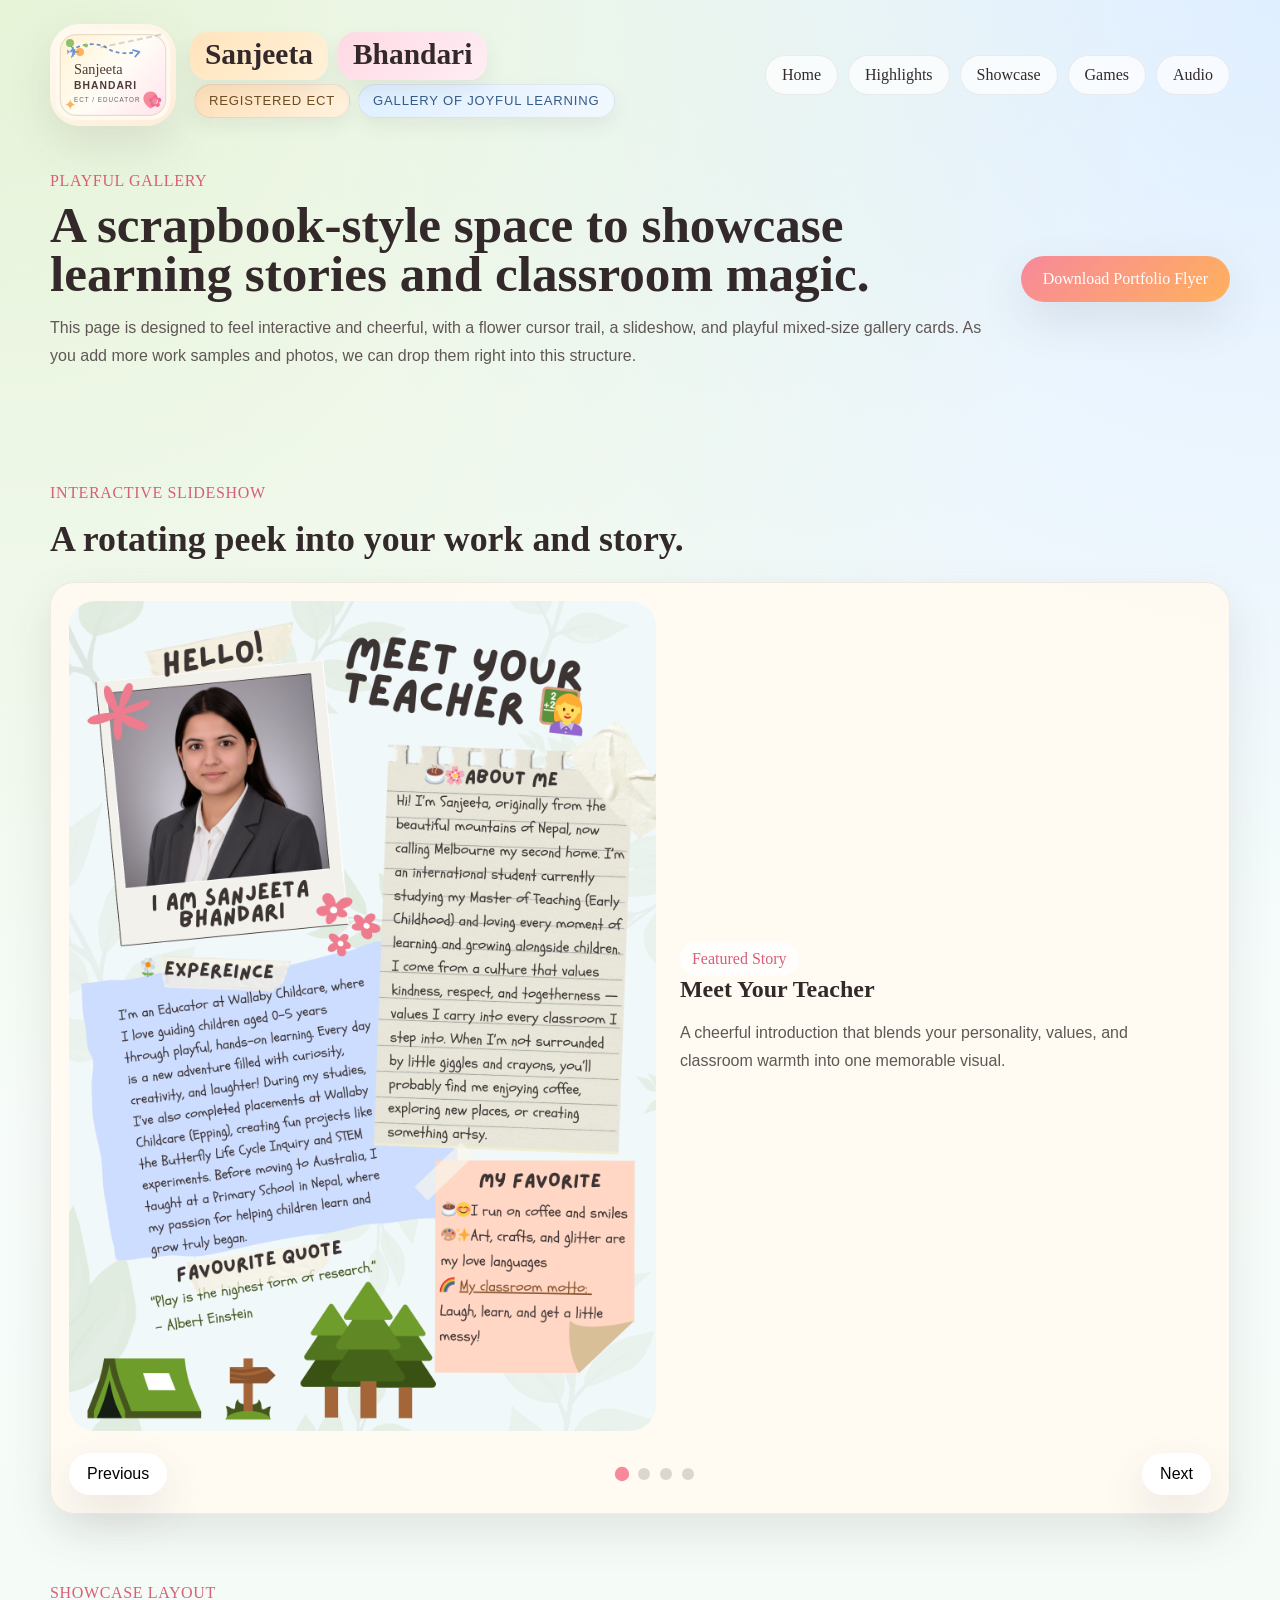
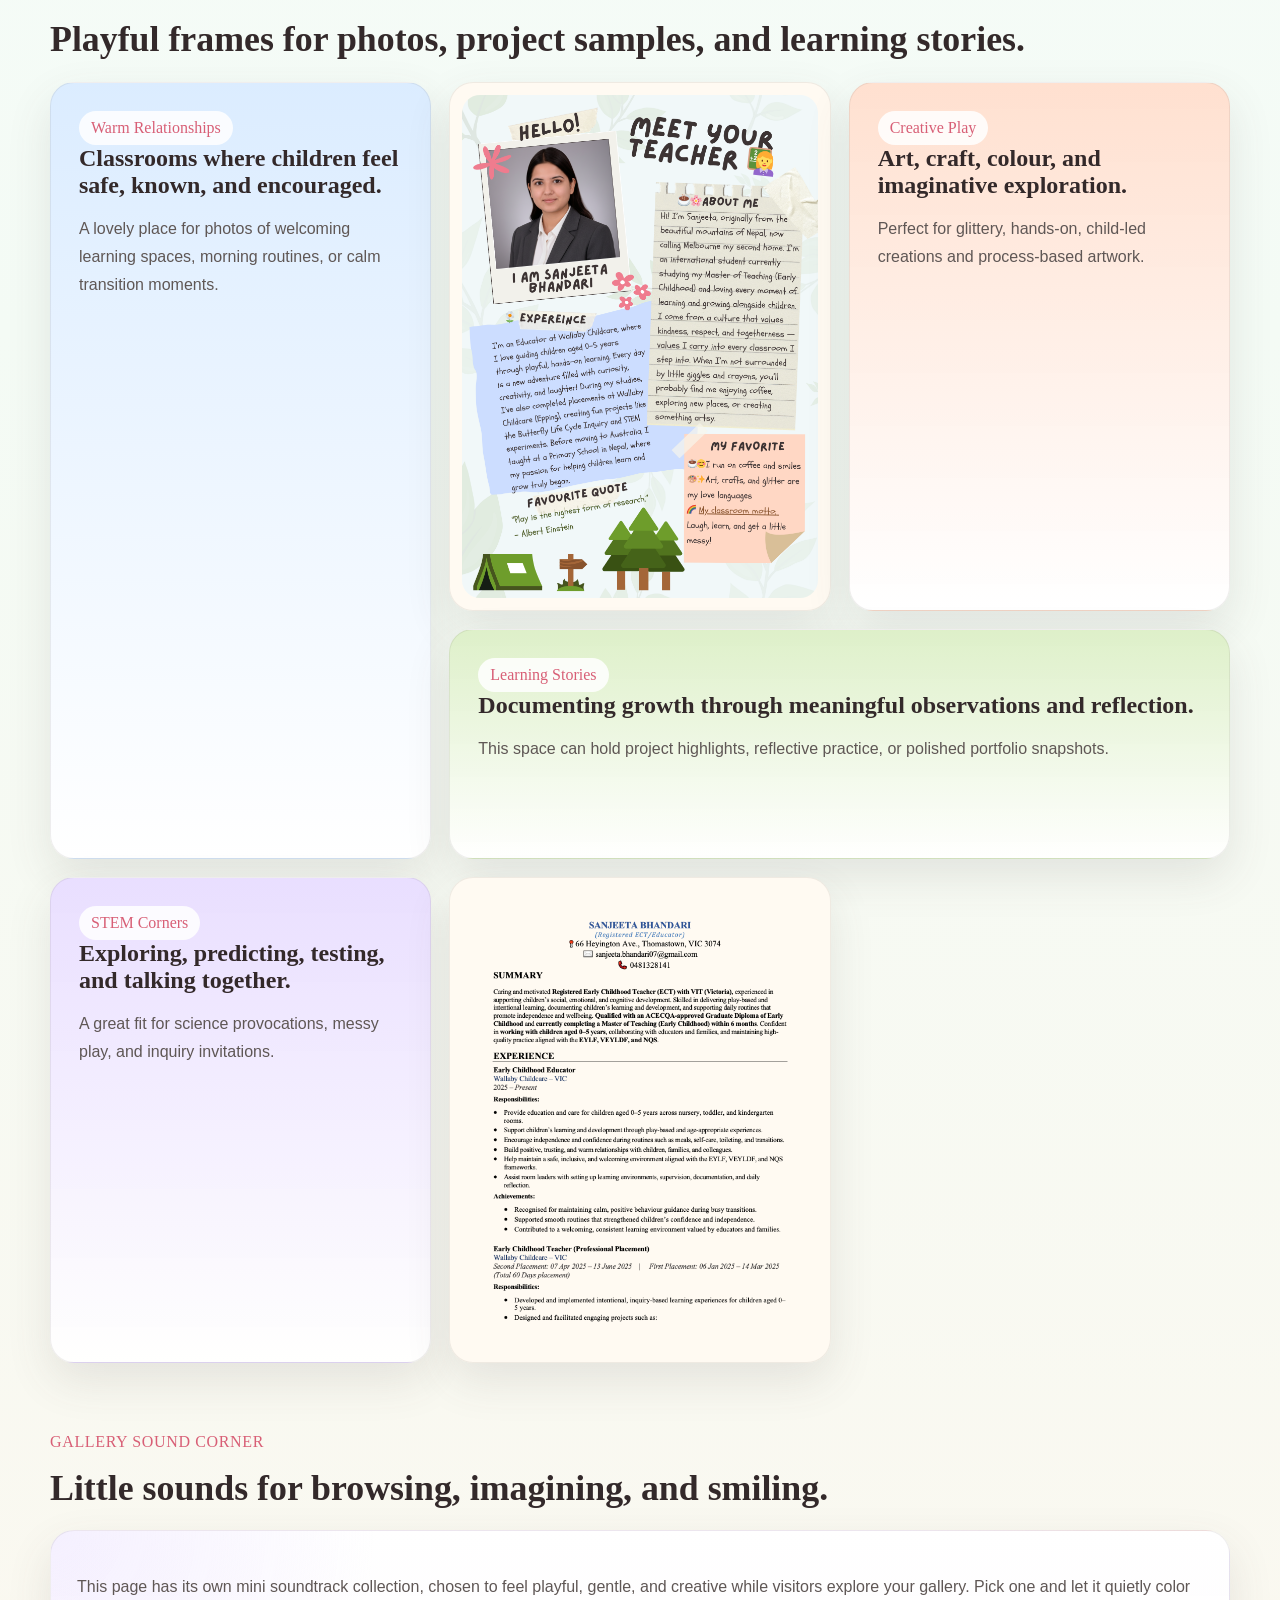
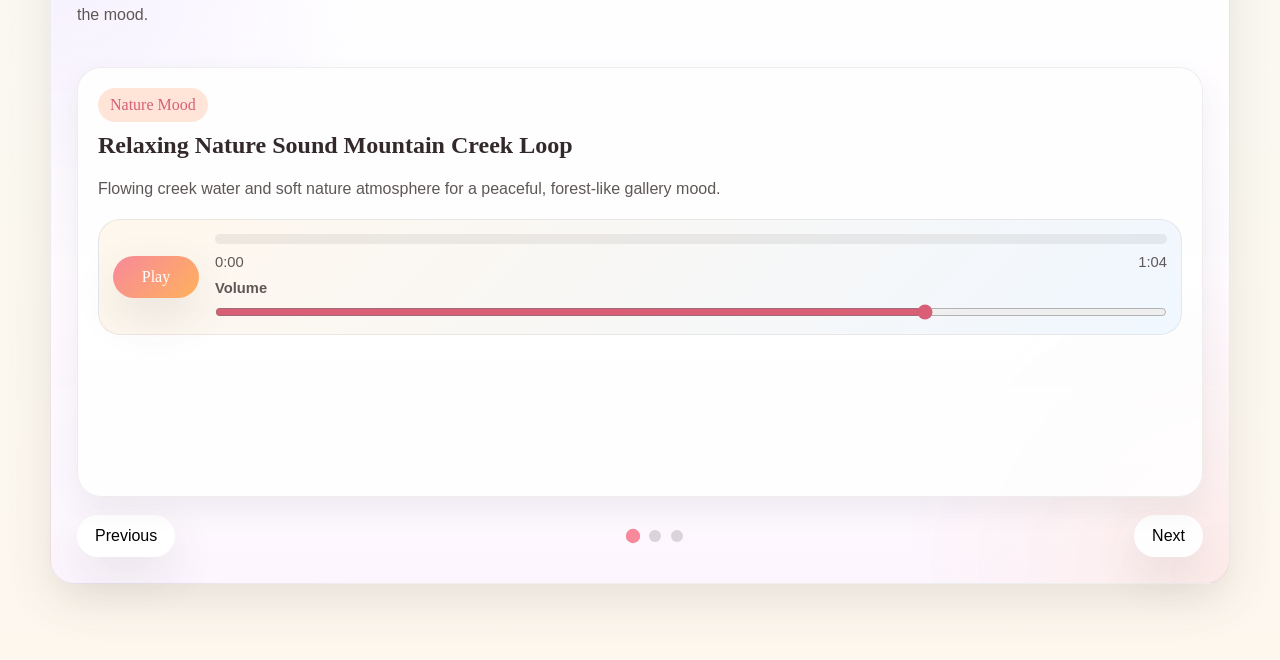
==== commit d10faedc: "feat: game section added with 3 STEM games" ====
--- a/gallery.html
+++ b/gallery.html
@@ -42,6 +42,7 @@
           <a href="index.html">Home</a>
           <a href="#slider">Highlights</a>
           <a href="#layouts">Showcase</a>
+          <a href="games.html">Games</a>
           <a href="#future-audio">Audio</a>
         </nav>
       </header>
@@ -220,7 +221,8 @@
               Pick one and let it quietly color the mood.
             </p>
 
-            <div class="audio-library">
+            <div class="audio-carousel" data-audio-slider>
+              <div class="audio-library audio-slider-track">
               <article class="audio-card" data-audio-card>
                 <div class="audio-card-top">
                   <span class="audio-pill">Nature Mood</span>
@@ -268,11 +270,11 @@
 
               <article class="audio-card" data-audio-card>
                 <div class="audio-card-top">
-                  <span class="audio-pill">Creative Breeze</span>
-                  <h3>Native American Flute</h3>
-                  <p>
-                    A smooth, melodic flute piece that feels airy, gentle, and
-                    beautifully connected to nature.
+                  <span class="audio-pill">Playground Joy</span>
+                  <h3>Children Playing, Distant Playground Ambience</h3>
+                  <p>
+                    Soft playground energy that keeps the gallery child-centred,
+                    light, and full of cheerful atmosphere.
                   </p>
                 </div>
                 <div class="audio-player" data-audio-player>
@@ -280,7 +282,7 @@
                     class="audio-toggle"
                     type="button"
                     data-audio-toggle
-                    aria-label="Play Native American Flute"
+                    aria-label="Play Children Playing, Distant Playground Ambience"
                   >
                     Play
                   </button>
@@ -301,13 +303,13 @@
                         step="0.05"
                         value="0.75"
                         data-audio-volume
-                        aria-label="Adjust volume for Native American Flute"
+                        aria-label="Adjust volume for Children Playing, Distant Playground Ambience"
                       />
                     </label>
                   </div>
                 </div>
                 <audio preload="metadata" data-audio-element>
-                  <source src="assets/audio/native-american-flute.mp3" type="audio/mpeg" />
+                  <source src="assets/audio/children-play-ambience.mp3" type="audio/mpeg" />
                 </audio>
               </article>
 
@@ -354,36 +356,14 @@
                   <source src="assets/audio/twinkle-little-star-song.mp3" type="audio/mpeg" />
                 </audio>
               </article>
+              </div>
+              <div class="audio-slider-controls">
+                <button class="slider-button" type="button" data-audio-prev>Previous</button>
+                <div class="slider-dots" data-audio-dots></div>
+                <button class="slider-button" type="button" data-audio-next>Next</button>
+              </div>
             </div>
 
-            <div class="audio-attribution">
-              <p>
-                Music credits:
-                <a href="https://www.freesoundslibrary.com/twinkle-little-star-song/" target="_blank" rel="noreferrer">
-                  Free Sounds Library
-                </a>
-                tracks used under
-                <a href="https://creativecommons.org/licenses/by/4.0/" target="_blank" rel="noreferrer">
-                  CC BY 4.0
-                </a>,
-                including these
-                <a href="https://www.freesoundslibrary.com/relaxing-nature-sound-mountain-creek-loop/" target="_blank" rel="noreferrer">
-                  mountain creek ambience
-                </a>.
-                Flute melody:
-                <a
-                  href="https://commons.wikimedia.org/wiki/File:Native_American_Flute.ogg"
-                  target="_blank"
-                  rel="noreferrer"
-                >
-                  Native American Flute by Jossi Fresco
-                </a>
-                used under
-                <a href="https://creativecommons.org/licenses/by/2.5/" target="_blank" rel="noreferrer">
-                  CC BY 2.5
-                </a>.
-              </p>
-            </div>
           </div>
         </section>
       </main>
--- a/styles.css
+++ b/styles.css
@@ -626,10 +626,40 @@
 }
 
 .audio-library {
-  display: grid;
-  grid-template-columns: repeat(3, minmax(0, 1fr));
+  display: block;
+  margin-top: 22px;
+}
+
+.audio-carousel {
+  display: grid;
   gap: 18px;
-  margin-top: 22px;
+}
+
+.audio-slider-track {
+  position: relative;
+  min-height: 430px;
+}
+
+.audio-slider-track .audio-card {
+  position: absolute;
+  inset: 0;
+  opacity: 0;
+  pointer-events: none;
+  transform: translateX(18px) scale(0.98);
+  transition: opacity 320ms ease, transform 320ms ease;
+}
+
+.audio-slider-track .audio-card.is-active {
+  opacity: 1;
+  pointer-events: auto;
+  transform: translateX(0) scale(1);
+}
+
+.audio-slider-controls {
+  display: flex;
+  align-items: center;
+  justify-content: space-between;
+  gap: 16px;
 }
 
 .audio-card {
@@ -1011,6 +1041,232 @@
   padding-top: 34px;
 }
 
+.games-hero {
+  display: grid;
+  grid-template-columns: 1fr 0.9fr;
+  gap: 28px;
+  align-items: center;
+  padding: 34px 0 44px;
+}
+
+.games-hero-art {
+  display: grid;
+  grid-template-columns: repeat(5, 1fr);
+  align-items: center;
+  gap: 10px;
+  padding: 30px;
+  border-radius: 30px;
+  background: linear-gradient(135deg, rgba(255, 245, 229, 0.95), rgba(235, 246, 212, 0.95));
+  box-shadow: var(--shadow);
+}
+
+.games-hero-art span {
+  display: grid;
+  place-items: center;
+  height: 72px;
+  font-size: 2rem;
+  animation: game-bob 3s ease-in-out infinite;
+}
+
+.games-hero-art span:nth-child(2) { animation-delay: 0.2s; }
+.games-hero-art span:nth-child(3) { animation-delay: 0.4s; }
+.games-hero-art span:nth-child(4) { animation-delay: 0.6s; }
+.games-hero-art span:nth-child(5) { animation-delay: 0.8s; }
+
+.games-grid {
+  display: grid;
+  grid-template-columns: repeat(3, minmax(0, 1fr));
+  gap: 22px;
+  padding-bottom: 28px;
+}
+
+.game-card,
+.tip-card {
+  padding: 24px;
+  border-radius: 28px;
+  background: rgba(255, 255, 255, 0.9);
+  border: 1px solid rgba(51, 41, 42, 0.08);
+  box-shadow: var(--shadow);
+}
+
+.count-game {
+  background: linear-gradient(180deg, rgba(255, 236, 213, 0.95), rgba(255, 255, 255, 0.92));
+}
+
+.sink-game {
+  background: linear-gradient(180deg, rgba(217, 235, 255, 0.95), rgba(255, 255, 255, 0.92));
+}
+
+.pattern-game {
+  background: linear-gradient(180deg, rgba(220, 239, 198, 0.95), rgba(255, 255, 255, 0.92));
+}
+
+.game-heading {
+  display: grid;
+  gap: 8px;
+}
+
+.game-message {
+  margin: 0;
+  color: var(--ink-soft);
+  line-height: 1.6;
+}
+
+.rocket-status,
+.game-actions,
+.tips-grid,
+.pond-columns,
+.pattern-row {
+  display: grid;
+}
+
+.rocket-status {
+  grid-template-columns: repeat(2, minmax(0, 1fr));
+  gap: 10px;
+  margin: 20px 0 14px;
+}
+
+.rocket-status div {
+  padding: 12px 14px;
+  border-radius: 18px;
+  background: rgba(255, 255, 255, 0.8);
+}
+
+.rocket-playground {
+  position: relative;
+  min-height: 220px;
+  padding: 18px;
+  border-radius: 24px;
+  background: linear-gradient(180deg, rgba(215, 235, 255, 0.9), rgba(255, 247, 228, 0.92));
+  overflow: hidden;
+}
+
+.rocket {
+  position: absolute;
+  left: 20px;
+  bottom: 14px;
+  font-size: 2.5rem;
+  transition: transform 500ms ease;
+}
+
+.rocket.launch {
+  transform: translate(180px, -140px) rotate(-16deg);
+}
+
+.star-bank {
+  display: grid;
+  grid-template-columns: repeat(4, 1fr);
+  gap: 10px;
+  margin-left: 82px;
+}
+
+.star-token {
+  border: 0;
+  border-radius: 18px;
+  min-height: 58px;
+  background: rgba(255, 255, 255, 0.78);
+  font-size: 1.6rem;
+  box-shadow: 0 10px 20px rgba(79, 78, 73, 0.08);
+  cursor: pointer;
+}
+
+.star-token.used {
+  opacity: 0.35;
+  transform: scale(0.92);
+}
+
+.game-actions {
+  gap: 12px;
+  margin-top: 18px;
+}
+
+.pond-items {
+  display: grid;
+  grid-template-columns: repeat(2, minmax(0, 1fr));
+  gap: 10px;
+  margin: 18px 0;
+}
+
+.pond-item {
+  padding: 14px;
+  border: 0;
+  border-radius: 18px;
+  background: rgba(255, 255, 255, 0.84);
+  box-shadow: 0 10px 20px rgba(79, 78, 73, 0.08);
+  cursor: pointer;
+}
+
+.pond-columns {
+  grid-template-columns: repeat(2, minmax(0, 1fr));
+  gap: 14px;
+  margin-bottom: 14px;
+}
+
+.pond-column {
+  padding: 16px;
+  border-radius: 24px;
+}
+
+.pond-column.float {
+  background: rgba(255, 250, 219, 0.8);
+}
+
+.pond-column.sink {
+  background: rgba(201, 228, 255, 0.82);
+}
+
+.pond-dropzone {
+  display: grid;
+  gap: 8px;
+  margin-top: 12px;
+  min-height: 136px;
+}
+
+.pond-bubble {
+  padding: 12px 14px;
+  border-radius: 16px;
+  background: rgba(255, 255, 255, 0.82);
+}
+
+.pattern-row {
+  grid-template-columns: repeat(4, minmax(0, 1fr));
+  gap: 10px;
+  margin: 16px 0;
+}
+
+.flower-cell {
+  min-height: 74px;
+  border: 0;
+  border-radius: 20px;
+  background: rgba(255, 255, 255, 0.84);
+  font-size: 2rem;
+  box-shadow: 0 10px 20px rgba(79, 78, 73, 0.08);
+  cursor: pointer;
+}
+
+.flower-cell.fixed {
+  pointer-events: none;
+}
+
+.play-tips {
+  padding-top: 18px;
+}
+
+.tips-grid {
+  grid-template-columns: repeat(3, minmax(0, 1fr));
+  gap: 22px;
+}
+
+@keyframes game-bob {
+  0%,
+  100% {
+    transform: translateY(0);
+  }
+  50% {
+    transform: translateY(-7px);
+  }
+}
+
 .slider {
   padding: 18px;
 }
@@ -1181,13 +1437,15 @@
 @media (max-width: 1024px) {
   .hero,
   .gallery-hero,
+  .games-hero,
   .slide,
   .story-grid,
   .timeline,
   .projects-grid,
   .credentials-grid,
   .download-cards,
-  .audio-library,
+  .games-grid,
+  .tips-grid,
   .audio-ideas,
   .audio-dock {
     grid-template-columns: 1fr 1fr;
@@ -1227,12 +1485,14 @@
   .hero,
   .contact-showcase,
   .gallery-hero,
+  .games-hero,
   .story-grid,
   .timeline,
   .projects-grid,
   .credentials-grid,
   .download-cards,
-  .audio-library,
+  .games-grid,
+  .tips-grid,
   .audio-dock,
   .audio-ideas {
     grid-template-columns: 1fr;
@@ -1287,6 +1547,13 @@
   }
 
   .hero-badges {
+    grid-template-columns: 1fr;
+  }
+
+  .rocket-status,
+  .pond-items,
+  .pond-columns,
+  .pattern-row {
     grid-template-columns: 1fr;
   }
 
@@ -1352,6 +1619,14 @@
 
   .slider-controls {
     flex-wrap: wrap;
+  }
+
+  .audio-slider-controls {
+    flex-wrap: wrap;
+  }
+
+  .audio-slider-track {
+    min-height: 470px;
   }
 
   .gallery-page,
